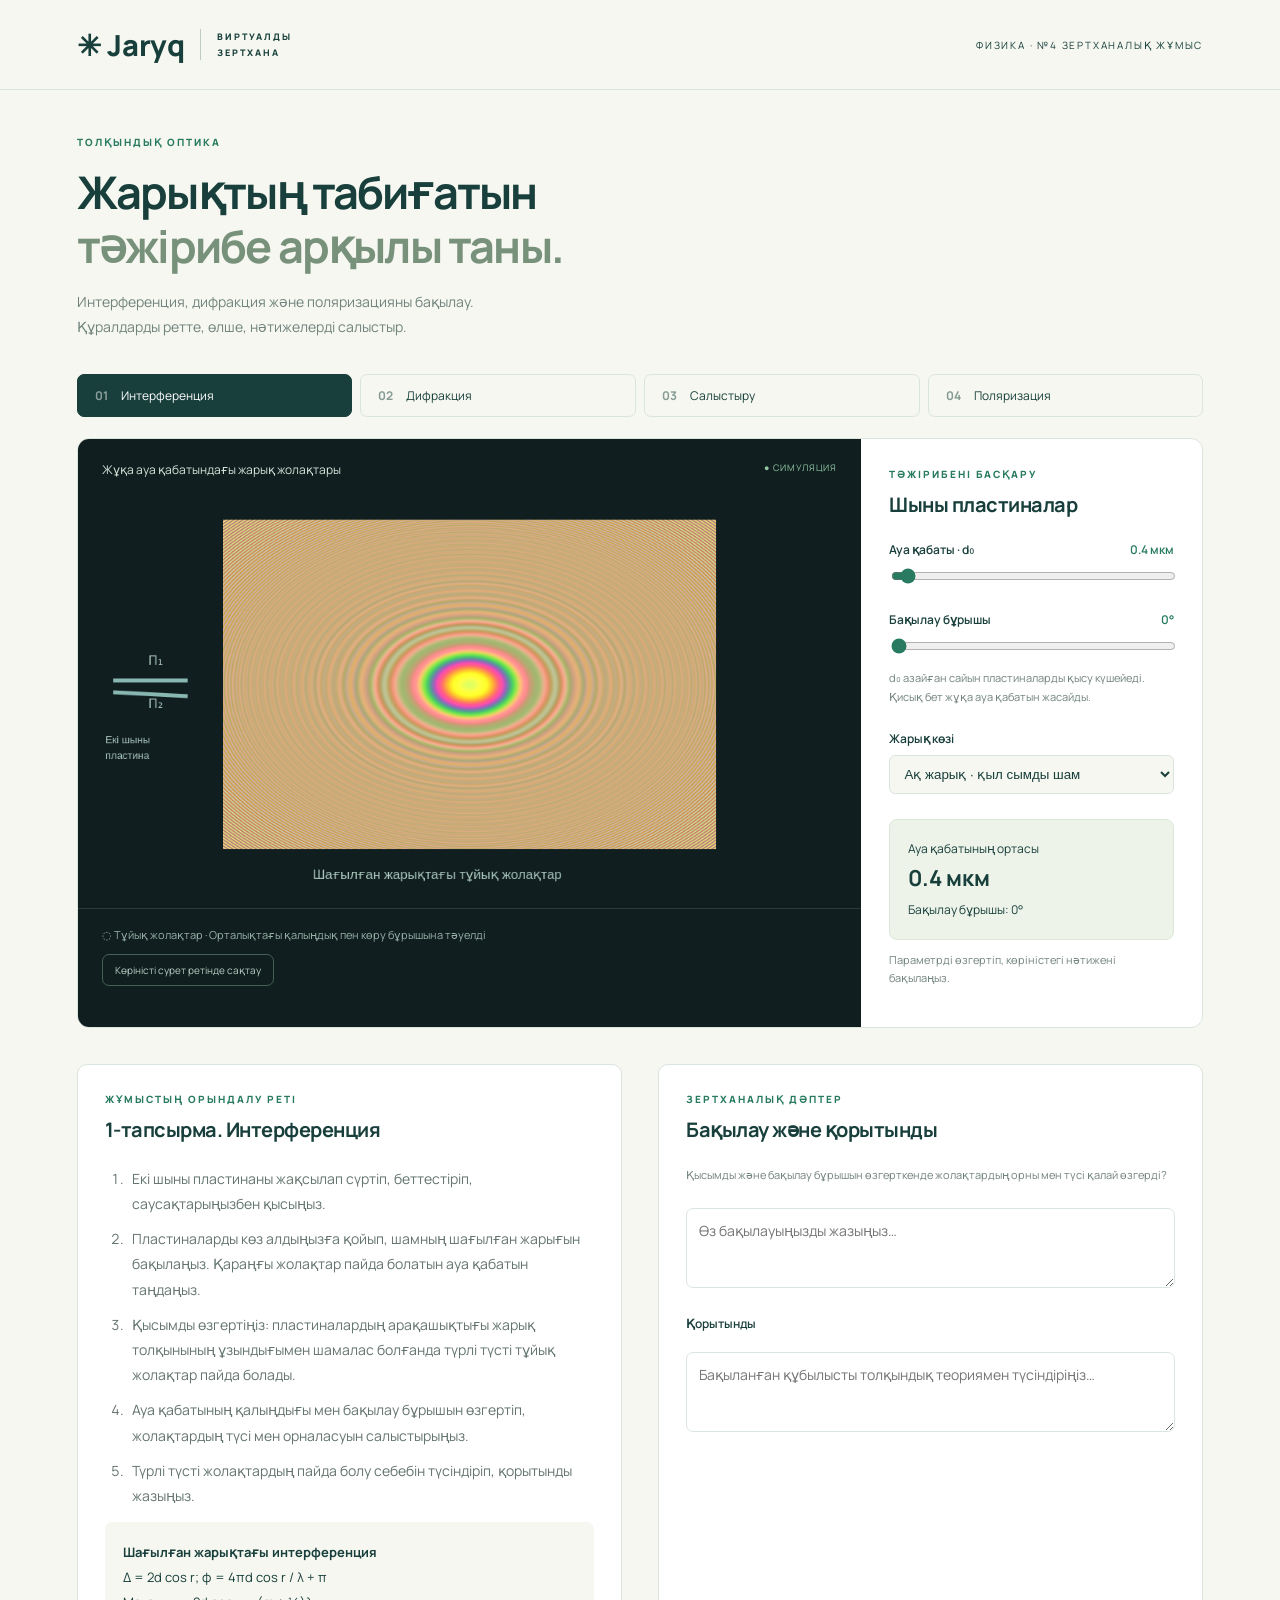
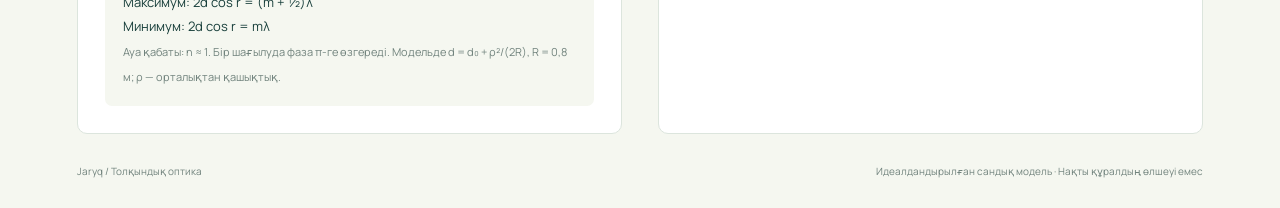
==== index.html @ 61b78f14 "Add Kazakh interactive wave optics laboratory" ====
<!doctype html><html lang="kk"><meta charset="utf-8"><meta name="viewport" content="width=device-width,initial-scale=1"><title>Jaryq — жарық зертханасы</title><link rel="stylesheet" href="style.css"><body><header><a class="brand" href=".">✳ Jaryq<span>ВИРТУАЛДЫ ЗЕРТХАНА</span></a><span class="badge">ФИЗИКА · №4 ЗЕРТХАНАЛЫҚ ЖҰМЫС</span></header><main><div class="intro"><div class="eyebrow">ТОЛҚЫНДЫҚ ОПТИКА</div><h1>Жарықтың табиғатын<br><em>тәжірибе арқылы таны.</em></h1><p>Интерференция, дифракция және поляризацияны бақылау.<br>Құралдарды ретте, өлше, нәтижелерді салыстыр.</p></div><nav id="tabs" aria-label="Тәжірибелер"></nav><section class="workspace"><div class="scene"><div class="scenehead"><span id="sceneTitle"></span><span class="live">● СИМУЛЯЦИЯ</span></div><canvas id="view" width="1000" height="520" aria-label="Оптикалық тәжірибенің интерактивті көрінісі"></canvas><div id="legend" class="legend"></div></div><aside><div class="eyebrow">ТӘЖІРИБЕНІ БАСҚАРУ</div><h2 id="controlTitle"></h2><div id="controls"></div><div id="readout" class="readout"></div><p class="hint">Параметрді өзгертіп, көріністегі нәтижені бақылаңыз.</p></aside></section><section class="details"><article><div class="eyebrow">ЖҰМЫСТЫҢ ОРЫНДАЛУ РЕТІ</div><h2 id="stepsTitle"></h2><ol id="steps"></ol><div id="formula" class="formula"></div></article><article><div class="eyebrow">ЗЕРТХАНАЛЫҚ ДӘПТЕР</div><h2 id="notebookTitle"></h2><div id="notebook"></div></article></section><footer>Jaryq / Толқындық оптика <span>Идеалдандырылған сандық модель · Нақты құралдың өлшеуі емес</span></footer></main><script src="app.js"></script></body></html>
---- style.css ----
@import url('https://fonts.googleapis.com/css2?family=Manrope:wght@400;500;600;700;800&display=swap');
:root{--ink:#183f3b;--muted:#71837d;--green:#287b60;--line:#dce5dd;--paper:#f5f7f0}*{box-sizing:border-box}body{margin:0;background:var(--paper);color:var(--ink);font:14px Manrope,Arial,sans-serif}header{height:90px;border-bottom:1px solid var(--line);display:flex;align-items:center;justify-content:space-between;padding:0 6%}.brand{font-size:29px;font-weight:800;color:var(--ink);text-decoration:none;display:flex;align-items:center;gap:15px}.brand span{font-size:9px;letter-spacing:2px;width:115px;line-height:1.7;border-left:1px solid #bdcdc1;padding-left:16px}.badge{font-size:10px;letter-spacing:1.8px}main{max-width:1400px;margin:auto;padding:45px 6% 0}.eyebrow{font-size:10px;letter-spacing:2px;font-weight:800;color:var(--green)}h1{font-size:45px;line-height:1.2;letter-spacing:-1.8px;margin:16px 0}h1 em{font-style:normal;color:#78917b}.intro p{color:var(--muted);line-height:1.8}.intro{margin-bottom:35px}nav{display:flex;gap:8px;margin-bottom:21px}button{font:inherit;cursor:pointer;border:1px solid var(--line);background:white;color:var(--ink);border-radius:7px;padding:12px 17px}nav button{background:transparent;flex:1;text-align:left;font-size:12px}nav button.active{background:var(--ink);color:white;border-color:var(--ink)}nav button b{opacity:.5;margin-right:13px}.workspace{display:grid;grid-template-columns:minmax(0,2.3fr) minmax(270px,1fr);border:1px solid var(--line);border-radius:12px;overflow:hidden;background:#fff}.scene{background:#101e20;min-width:0}.scenehead{display:flex;justify-content:space-between;padding:22px 24px;color:#d5e2d8;font-size:12px}.live{font-size:9px;color:#91c7a3;letter-spacing:1px}canvas{width:100%;display:block}.legend{padding:18px 24px;color:#9ab1a8;border-top:1px solid #2b3a3b;font-size:11px;min-height:54px}aside{padding:28px}h2{font-size:20px;margin:10px 0 23px;letter-spacing:-.5px}label{display:block;margin:23px 0 8px;font-size:12px;font-weight:600}label output{float:right;color:var(--green)}input[type=range]{width:100%;accent-color:var(--green)}select{width:100%;padding:10px;background:#f5f7f0;border:1px solid var(--line);border-radius:6px;color:var(--ink)}.readout{background:#edf3e9;border:1px solid #dce7d7;padding:18px;margin-top:25px;border-radius:8px;line-height:1.8;font-size:12px}.readout strong{display:block;font-size:22px}.hint{font-size:11px;color:var(--muted);line-height:1.7}.details{display:grid;grid-template-columns:1fr 1fr;gap:36px;margin-top:36px}article{min-width:0;background:#fff;border:1px solid var(--line);border-radius:10px;padding:27px}ol{padding-left:22px;color:#64756d;line-height:1.8}li{padding-left:5px;margin-bottom:10px}.formula{padding:18px;background:var(--paper);border-radius:7px;font-size:13px;line-height:1.9}table{width:100%;border-collapse:collapse;font-size:11px}th,td{border-bottom:1px solid var(--line);padding:10px 6px;text-align:center}th{background:#edf3e9}td:first-child{text-align:left}textarea{width:100%;resize:vertical;min-height:80px;padding:12px;border:1px solid var(--line);border-radius:7px;font:inherit;margin-top:12px}#graph{background:#f6f8f2;border-radius:6px;margin:15px 0}.actions{display:flex;gap:7px;flex-wrap:wrap;margin:15px 0}.actions button{font-size:11px;padding:9px 12px}.primary{background:var(--green);color:white}.small{font-size:11px;color:var(--muted);line-height:1.7}footer{padding:30px 0;display:flex;justify-content:space-between;font-size:10px;color:var(--muted)}@media(max-width:800px){header{padding:0 5%;height:75px}.badge{display:none}main{padding:30px 5%}h1{font-size:34px}.workspace,.details{grid-template-columns:1fr}nav{display:grid;grid-template-columns:1fr 1fr}nav button{font-size:11px}aside{padding:24px}footer{display:block;line-height:2}.details{gap:20px}}
.capture{margin-top:12px;background:transparent;color:#b6cdbf;border-color:#456054;font-size:10px;padding:8px 12px}summary{cursor:pointer;margin:16px 0;color:var(--green);font-size:12px}button:focus-visible,select:focus-visible,input:focus-visible,textarea:focus-visible{outline:3px solid #a9bd6c;outline-offset:3px}
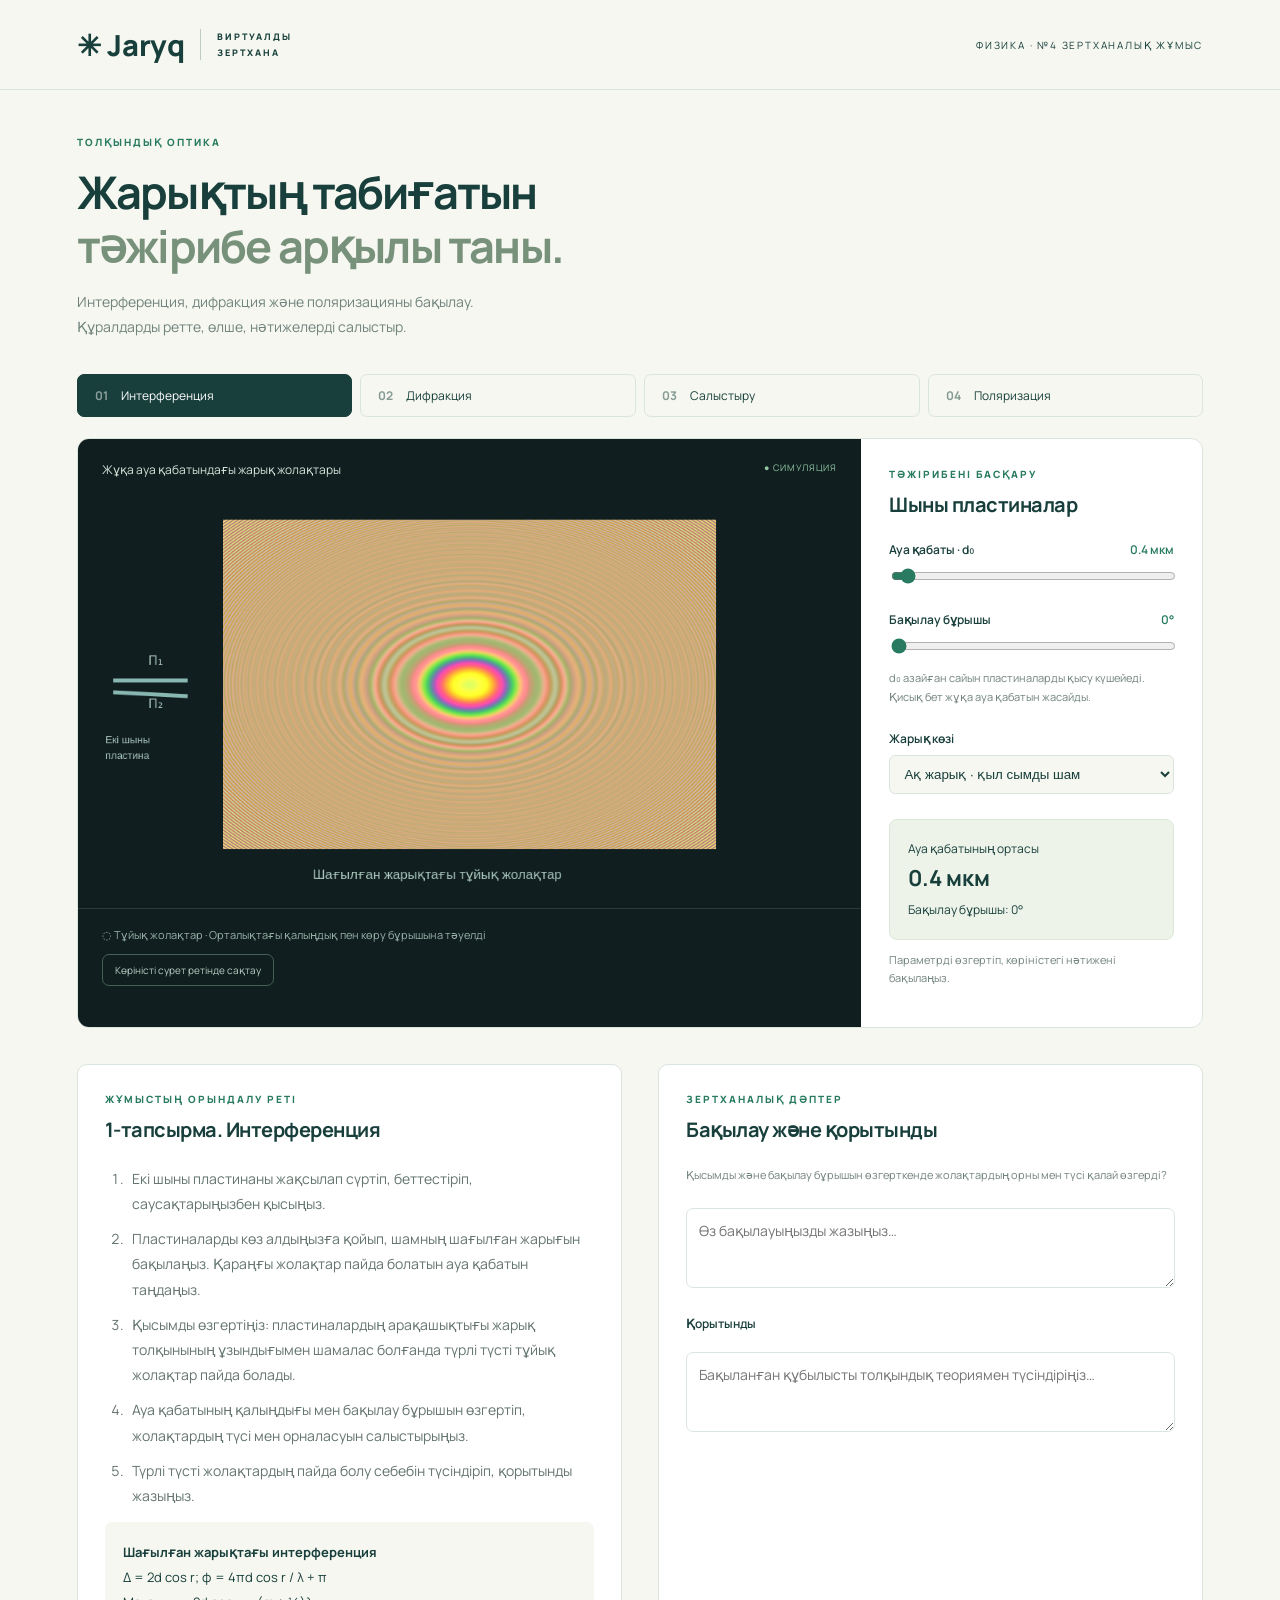
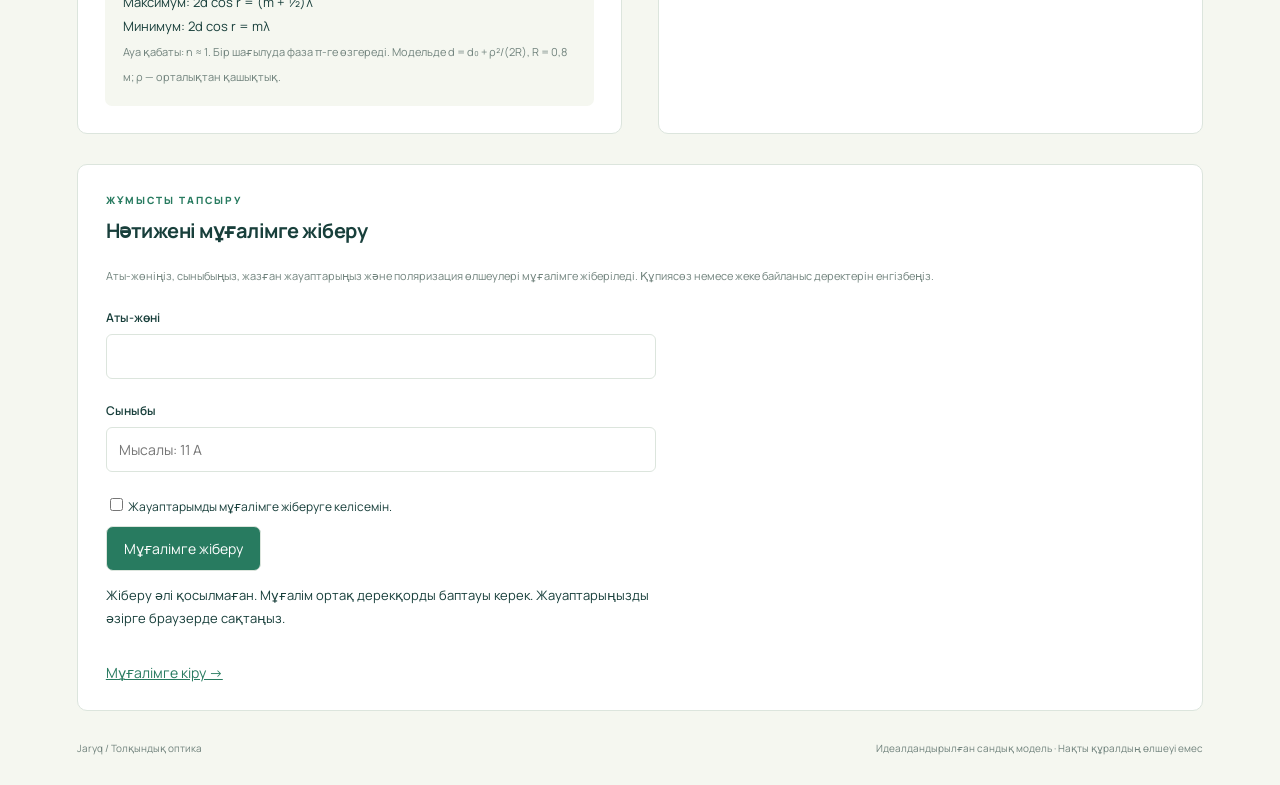
==== commit 2564ed5b: "Add student submissions and protected teacher dashboard with Supabase setup" ====
--- a/index.html
+++ b/index.html
@@ -1 +1 @@
-<!doctype html><html lang="kk"><meta charset="utf-8"><meta name="viewport" content="width=device-width,initial-scale=1"><title>Jaryq — жарық зертханасы</title><link rel="stylesheet" href="style.css"><body><header><a class="brand" href=".">✳ Jaryq<span>ВИРТУАЛДЫ ЗЕРТХАНА</span></a><span class="badge">ФИЗИКА · №4 ЗЕРТХАНАЛЫҚ ЖҰМЫС</span></header><main><div class="intro"><div class="eyebrow">ТОЛҚЫНДЫҚ ОПТИКА</div><h1>Жарықтың табиғатын<br><em>тәжірибе арқылы таны.</em></h1><p>Интерференция, дифракция және поляризацияны бақылау.<br>Құралдарды ретте, өлше, нәтижелерді салыстыр.</p></div><nav id="tabs" aria-label="Тәжірибелер"></nav><section class="workspace"><div class="scene"><div class="scenehead"><span id="sceneTitle"></span><span class="live">● СИМУЛЯЦИЯ</span></div><canvas id="view" width="1000" height="520" aria-label="Оптикалық тәжірибенің интерактивті көрінісі"></canvas><div id="legend" class="legend"></div></div><aside><div class="eyebrow">ТӘЖІРИБЕНІ БАСҚАРУ</div><h2 id="controlTitle"></h2><div id="controls"></div><div id="readout" class="readout"></div><p class="hint">Параметрді өзгертіп, көріністегі нәтижені бақылаңыз.</p></aside></section><section class="details"><article><div class="eyebrow">ЖҰМЫСТЫҢ ОРЫНДАЛУ РЕТІ</div><h2 id="stepsTitle"></h2><ol id="steps"></ol><div id="formula" class="formula"></div></article><article><div class="eyebrow">ЗЕРТХАНАЛЫҚ ДӘПТЕР</div><h2 id="notebookTitle"></h2><div id="notebook"></div></article></section><footer>Jaryq / Толқындық оптика <span>Идеалдандырылған сандық модель · Нақты құралдың өлшеуі емес</span></footer></main><script src="app.js"></script></body></html>
+<!doctype html><html lang="kk"><meta charset="utf-8"><meta name="viewport" content="width=device-width,initial-scale=1"><title>Jaryq — жарық зертханасы</title><link rel="stylesheet" href="style.css"><body><header><a class="brand" href=".">✳ Jaryq<span>ВИРТУАЛДЫ ЗЕРТХАНА</span></a><span class="badge">ФИЗИКА · №4 ЗЕРТХАНАЛЫҚ ЖҰМЫС</span></header><main><div class="intro"><div class="eyebrow">ТОЛҚЫНДЫҚ ОПТИКА</div><h1>Жарықтың табиғатын<br><em>тәжірибе арқылы таны.</em></h1><p>Интерференция, дифракция және поляризацияны бақылау.<br>Құралдарды ретте, өлше, нәтижелерді салыстыр.</p></div><nav id="tabs" aria-label="Тәжірибелер"></nav><section class="workspace"><div class="scene"><div class="scenehead"><span id="sceneTitle"></span><span class="live">● СИМУЛЯЦИЯ</span></div><canvas id="view" width="1000" height="520" aria-label="Оптикалық тәжірибенің интерактивті көрінісі"></canvas><div id="legend" class="legend"></div></div><aside><div class="eyebrow">ТӘЖІРИБЕНІ БАСҚАРУ</div><h2 id="controlTitle"></h2><div id="controls"></div><div id="readout" class="readout"></div><p class="hint">Параметрді өзгертіп, көріністегі нәтижені бақылаңыз.</p></aside></section><section class="details"><article><div class="eyebrow">ЖҰМЫСТЫҢ ОРЫНДАЛУ РЕТІ</div><h2 id="stepsTitle"></h2><ol id="steps"></ol><div id="formula" class="formula"></div></article><article><div class="eyebrow">ЗЕРТХАНАЛЫҚ ДӘПТЕР</div><h2 id="notebookTitle"></h2><div id="notebook"></div></article></section><section class="submission article"><div class="eyebrow">ЖҰМЫСТЫ ТАПСЫРУ</div><h2>Нәтижені мұғалімге жіберу</h2><p class="small">Аты-жөніңіз, сыныбыңыз, жазған жауаптарыңыз және поляризация өлшеулері мұғалімге жіберіледі. Құпиясөз немесе жеке байланыс деректерін енгізбеңіз.</p><form id="submissionForm"><label for="studentName">Аты-жөні</label><input id="studentName" autocomplete="name" required minlength="2" maxlength="100"><label for="studentClass">Сыныбы</label><input id="studentClass" required maxlength="30" placeholder="Мысалы: 11 А"><label class="consent"><input id="consent" type="checkbox" required> Жауаптарымды мұғалімге жіберуге келісемін.</label><button class="primary" id="sendWork">Мұғалімге жіберу</button><p id="sendStatus" role="status" aria-live="polite"></p></form><a href="teacher.html">Мұғалімге кіру →</a></section><footer>Jaryq / Толқындық оптика <span>Идеалдандырылған сандық модель · Нақты құралдың өлшеуі емес</span></footer></main><script src="config.js"></script><script src="app.js"></script><script src="submission.js"></script></body></html>
--- a/style.css
+++ b/style.css
@@ -1,3 +1,4 @@
 @import url('https://fonts.googleapis.com/css2?family=Manrope:wght@400;500;600;700;800&display=swap');
 :root{--ink:#183f3b;--muted:#71837d;--green:#287b60;--line:#dce5dd;--paper:#f5f7f0}*{box-sizing:border-box}body{margin:0;background:var(--paper);color:var(--ink);font:14px Manrope,Arial,sans-serif}header{height:90px;border-bottom:1px solid var(--line);display:flex;align-items:center;justify-content:space-between;padding:0 6%}.brand{font-size:29px;font-weight:800;color:var(--ink);text-decoration:none;display:flex;align-items:center;gap:15px}.brand span{font-size:9px;letter-spacing:2px;width:115px;line-height:1.7;border-left:1px solid #bdcdc1;padding-left:16px}.badge{font-size:10px;letter-spacing:1.8px}main{max-width:1400px;margin:auto;padding:45px 6% 0}.eyebrow{font-size:10px;letter-spacing:2px;font-weight:800;color:var(--green)}h1{font-size:45px;line-height:1.2;letter-spacing:-1.8px;margin:16px 0}h1 em{font-style:normal;color:#78917b}.intro p{color:var(--muted);line-height:1.8}.intro{margin-bottom:35px}nav{display:flex;gap:8px;margin-bottom:21px}button{font:inherit;cursor:pointer;border:1px solid var(--line);background:white;color:var(--ink);border-radius:7px;padding:12px 17px}nav button{background:transparent;flex:1;text-align:left;font-size:12px}nav button.active{background:var(--ink);color:white;border-color:var(--ink)}nav button b{opacity:.5;margin-right:13px}.workspace{display:grid;grid-template-columns:minmax(0,2.3fr) minmax(270px,1fr);border:1px solid var(--line);border-radius:12px;overflow:hidden;background:#fff}.scene{background:#101e20;min-width:0}.scenehead{display:flex;justify-content:space-between;padding:22px 24px;color:#d5e2d8;font-size:12px}.live{font-size:9px;color:#91c7a3;letter-spacing:1px}canvas{width:100%;display:block}.legend{padding:18px 24px;color:#9ab1a8;border-top:1px solid #2b3a3b;font-size:11px;min-height:54px}aside{padding:28px}h2{font-size:20px;margin:10px 0 23px;letter-spacing:-.5px}label{display:block;margin:23px 0 8px;font-size:12px;font-weight:600}label output{float:right;color:var(--green)}input[type=range]{width:100%;accent-color:var(--green)}select{width:100%;padding:10px;background:#f5f7f0;border:1px solid var(--line);border-radius:6px;color:var(--ink)}.readout{background:#edf3e9;border:1px solid #dce7d7;padding:18px;margin-top:25px;border-radius:8px;line-height:1.8;font-size:12px}.readout strong{display:block;font-size:22px}.hint{font-size:11px;color:var(--muted);line-height:1.7}.details{display:grid;grid-template-columns:1fr 1fr;gap:36px;margin-top:36px}article{min-width:0;background:#fff;border:1px solid var(--line);border-radius:10px;padding:27px}ol{padding-left:22px;color:#64756d;line-height:1.8}li{padding-left:5px;margin-bottom:10px}.formula{padding:18px;background:var(--paper);border-radius:7px;font-size:13px;line-height:1.9}table{width:100%;border-collapse:collapse;font-size:11px}th,td{border-bottom:1px solid var(--line);padding:10px 6px;text-align:center}th{background:#edf3e9}td:first-child{text-align:left}textarea{width:100%;resize:vertical;min-height:80px;padding:12px;border:1px solid var(--line);border-radius:7px;font:inherit;margin-top:12px}#graph{background:#f6f8f2;border-radius:6px;margin:15px 0}.actions{display:flex;gap:7px;flex-wrap:wrap;margin:15px 0}.actions button{font-size:11px;padding:9px 12px}.primary{background:var(--green);color:white}.small{font-size:11px;color:var(--muted);line-height:1.7}footer{padding:30px 0;display:flex;justify-content:space-between;font-size:10px;color:var(--muted)}@media(max-width:800px){header{padding:0 5%;height:75px}.badge{display:none}main{padding:30px 5%}h1{font-size:34px}.workspace,.details{grid-template-columns:1fr}nav{display:grid;grid-template-columns:1fr 1fr}nav button{font-size:11px}aside{padding:24px}footer{display:block;line-height:2}.details{gap:20px}}
 .capture{margin-top:12px;background:transparent;color:#b6cdbf;border-color:#456054;font-size:10px;padding:8px 12px}summary{cursor:pointer;margin:16px 0;color:var(--green);font-size:12px}button:focus-visible,select:focus-visible,input:focus-visible,textarea:focus-visible{outline:3px solid #a9bd6c;outline-offset:3px}
+.submission{background:white;border:1px solid var(--line);border-radius:10px;padding:28px;margin-top:30px}.submission form{max-width:550px}.submission a{display:inline-block;margin-top:20px;color:var(--green)}input:not([type=range]):not([type=checkbox]){width:100%;padding:12px;border:1px solid var(--line);border-radius:6px;font:inherit;background:#fff;color:var(--ink)}.consent{line-height:1.8;font-weight:400}button:disabled{opacity:.5;cursor:wait}#sendStatus,#teacherStatus{line-height:1.8;font-size:13px}#results p{overflow-wrap:anywhere}
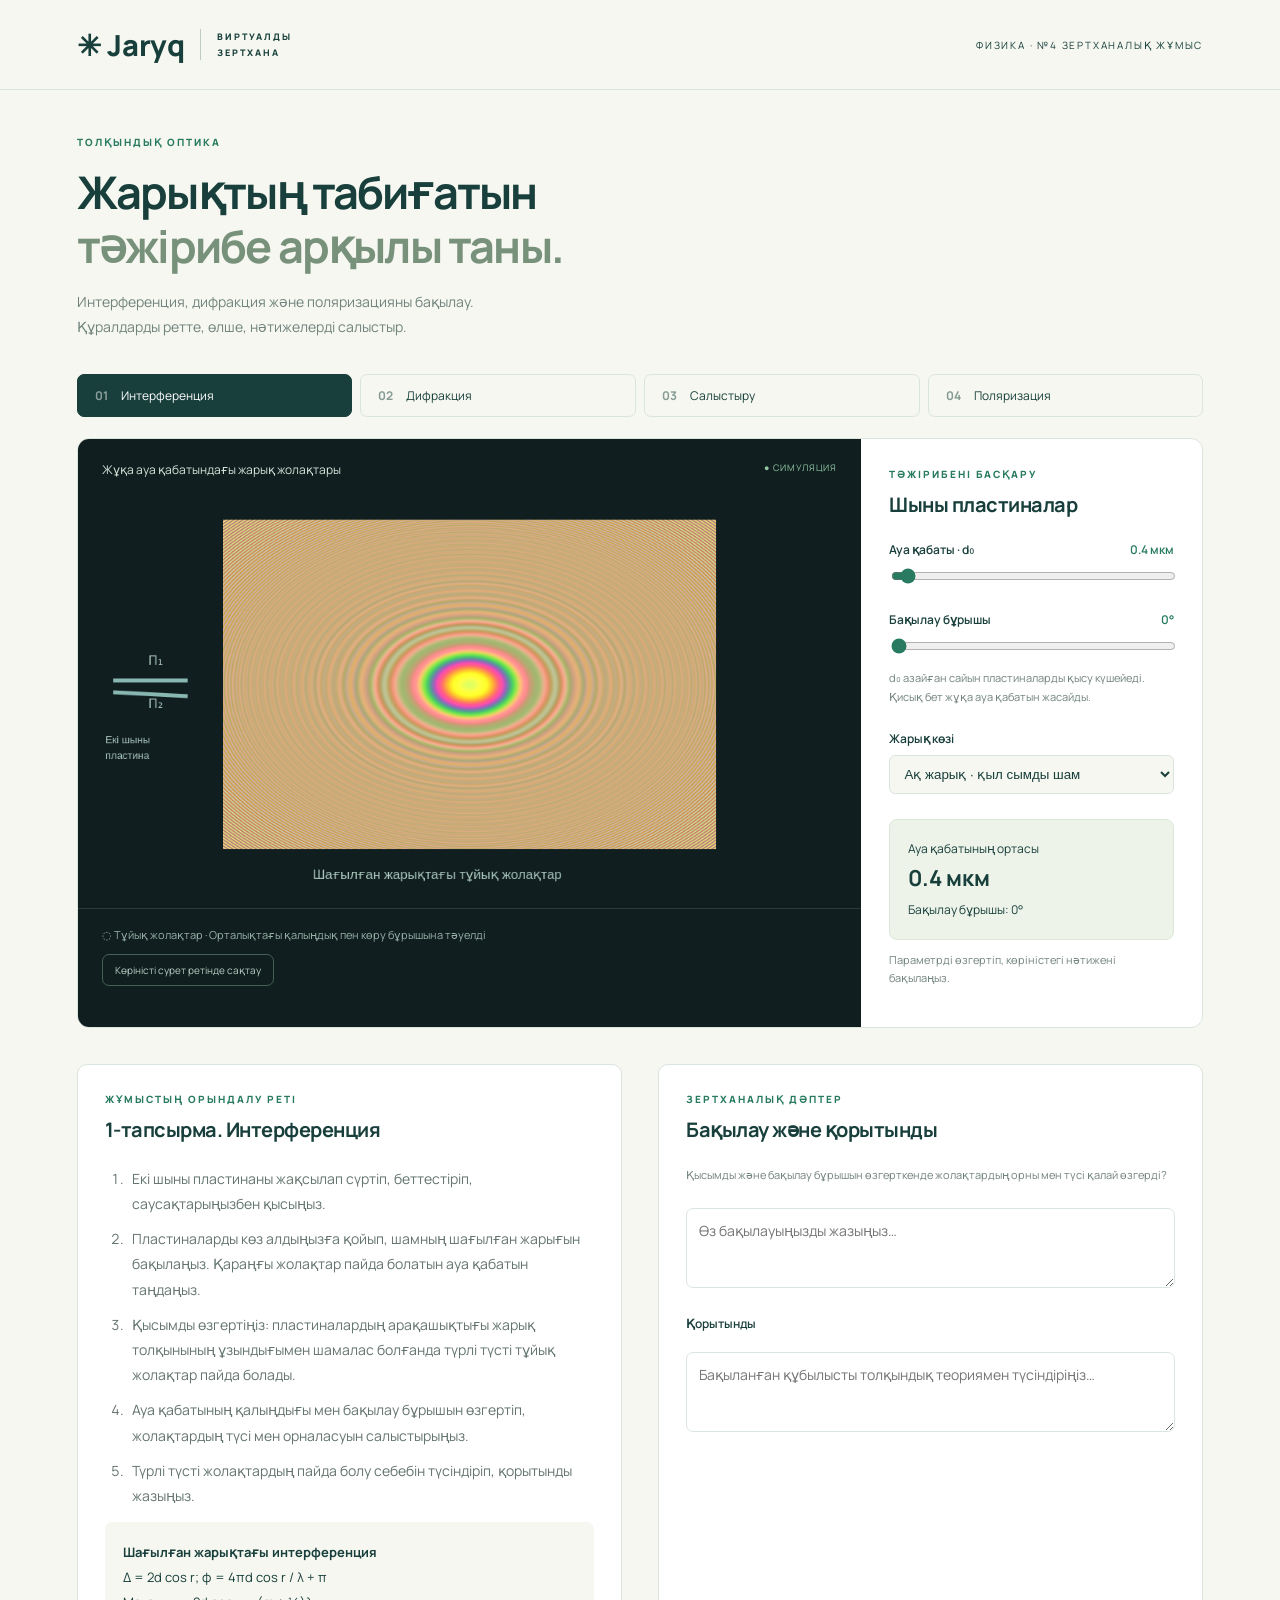
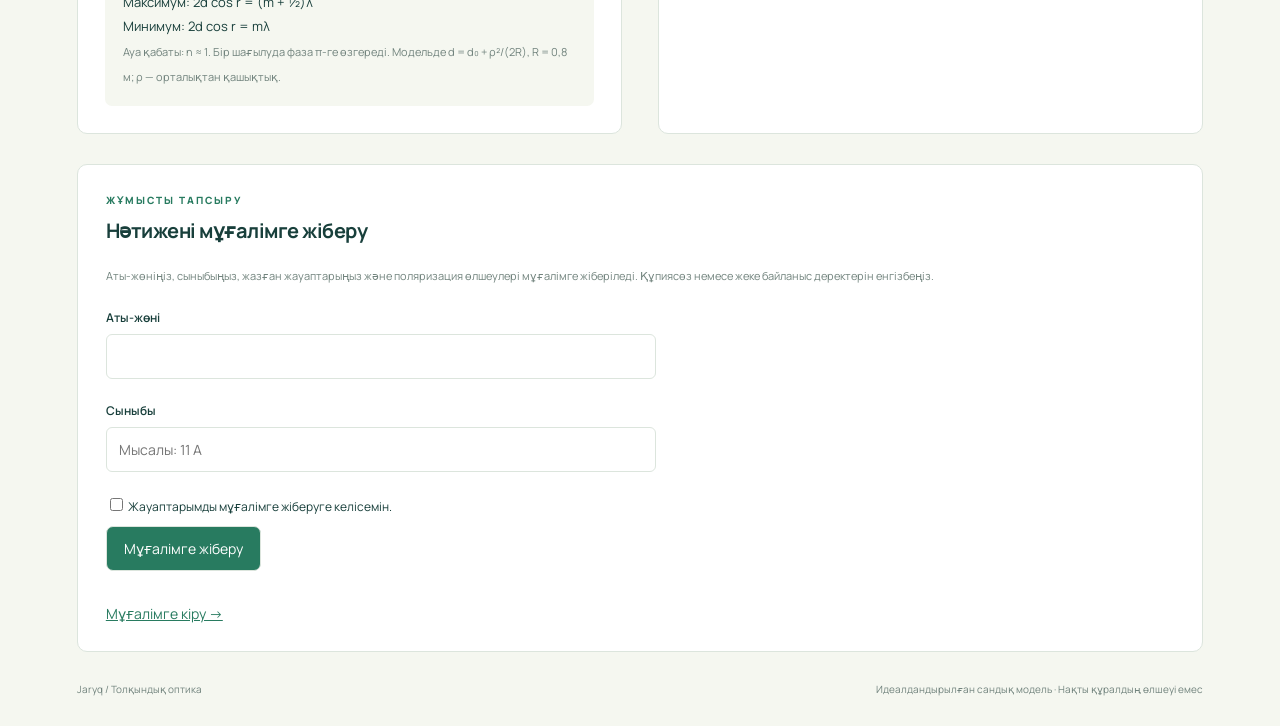
==== commit 5e2e15d3: "Correct Supabase project hostname and refresh cached config" ====
--- a/index.html
+++ b/index.html
@@ -1 +1 @@
-<!doctype html><html lang="kk"><meta charset="utf-8"><meta name="viewport" content="width=device-width,initial-scale=1"><title>Jaryq — жарық зертханасы</title><link rel="stylesheet" href="style.css"><body><header><a class="brand" href=".">✳ Jaryq<span>ВИРТУАЛДЫ ЗЕРТХАНА</span></a><span class="badge">ФИЗИКА · №4 ЗЕРТХАНАЛЫҚ ЖҰМЫС</span></header><main><div class="intro"><div class="eyebrow">ТОЛҚЫНДЫҚ ОПТИКА</div><h1>Жарықтың табиғатын<br><em>тәжірибе арқылы таны.</em></h1><p>Интерференция, дифракция және поляризацияны бақылау.<br>Құралдарды ретте, өлше, нәтижелерді салыстыр.</p></div><nav id="tabs" aria-label="Тәжірибелер"></nav><section class="workspace"><div class="scene"><div class="scenehead"><span id="sceneTitle"></span><span class="live">● СИМУЛЯЦИЯ</span></div><canvas id="view" width="1000" height="520" aria-label="Оптикалық тәжірибенің интерактивті көрінісі"></canvas><div id="legend" class="legend"></div></div><aside><div class="eyebrow">ТӘЖІРИБЕНІ БАСҚАРУ</div><h2 id="controlTitle"></h2><div id="controls"></div><div id="readout" class="readout"></div><p class="hint">Параметрді өзгертіп, көріністегі нәтижені бақылаңыз.</p></aside></section><section class="details"><article><div class="eyebrow">ЖҰМЫСТЫҢ ОРЫНДАЛУ РЕТІ</div><h2 id="stepsTitle"></h2><ol id="steps"></ol><div id="formula" class="formula"></div></article><article><div class="eyebrow">ЗЕРТХАНАЛЫҚ ДӘПТЕР</div><h2 id="notebookTitle"></h2><div id="notebook"></div></article></section><section class="submission article"><div class="eyebrow">ЖҰМЫСТЫ ТАПСЫРУ</div><h2>Нәтижені мұғалімге жіберу</h2><p class="small">Аты-жөніңіз, сыныбыңыз, жазған жауаптарыңыз және поляризация өлшеулері мұғалімге жіберіледі. Құпиясөз немесе жеке байланыс деректерін енгізбеңіз.</p><form id="submissionForm"><label for="studentName">Аты-жөні</label><input id="studentName" autocomplete="name" required minlength="2" maxlength="100"><label for="studentClass">Сыныбы</label><input id="studentClass" required maxlength="30" placeholder="Мысалы: 11 А"><label class="consent"><input id="consent" type="checkbox" required> Жауаптарымды мұғалімге жіберуге келісемін.</label><button class="primary" id="sendWork">Мұғалімге жіберу</button><p id="sendStatus" role="status" aria-live="polite"></p></form><a href="teacher.html">Мұғалімге кіру →</a></section><footer>Jaryq / Толқындық оптика <span>Идеалдандырылған сандық модель · Нақты құралдың өлшеуі емес</span></footer></main><script src="config.js"></script><script src="app.js"></script><script src="submission.js"></script></body></html>
+<!doctype html><html lang="kk"><meta charset="utf-8"><meta name="viewport" content="width=device-width,initial-scale=1"><title>Jaryq — жарық зертханасы</title><link rel="stylesheet" href="style.css"><body><header><a class="brand" href=".">✳ Jaryq<span>ВИРТУАЛДЫ ЗЕРТХАНА</span></a><span class="badge">ФИЗИКА · №4 ЗЕРТХАНАЛЫҚ ЖҰМЫС</span></header><main><div class="intro"><div class="eyebrow">ТОЛҚЫНДЫҚ ОПТИКА</div><h1>Жарықтың табиғатын<br><em>тәжірибе арқылы таны.</em></h1><p>Интерференция, дифракция және поляризацияны бақылау.<br>Құралдарды ретте, өлше, нәтижелерді салыстыр.</p></div><nav id="tabs" aria-label="Тәжірибелер"></nav><section class="workspace"><div class="scene"><div class="scenehead"><span id="sceneTitle"></span><span class="live">● СИМУЛЯЦИЯ</span></div><canvas id="view" width="1000" height="520" aria-label="Оптикалық тәжірибенің интерактивті көрінісі"></canvas><div id="legend" class="legend"></div></div><aside><div class="eyebrow">ТӘЖІРИБЕНІ БАСҚАРУ</div><h2 id="controlTitle"></h2><div id="controls"></div><div id="readout" class="readout"></div><p class="hint">Параметрді өзгертіп, көріністегі нәтижені бақылаңыз.</p></aside></section><section class="details"><article><div class="eyebrow">ЖҰМЫСТЫҢ ОРЫНДАЛУ РЕТІ</div><h2 id="stepsTitle"></h2><ol id="steps"></ol><div id="formula" class="formula"></div></article><article><div class="eyebrow">ЗЕРТХАНАЛЫҚ ДӘПТЕР</div><h2 id="notebookTitle"></h2><div id="notebook"></div></article></section><section class="submission article"><div class="eyebrow">ЖҰМЫСТЫ ТАПСЫРУ</div><h2>Нәтижені мұғалімге жіберу</h2><p class="small">Аты-жөніңіз, сыныбыңыз, жазған жауаптарыңыз және поляризация өлшеулері мұғалімге жіберіледі. Құпиясөз немесе жеке байланыс деректерін енгізбеңіз.</p><form id="submissionForm"><label for="studentName">Аты-жөні</label><input id="studentName" autocomplete="name" required minlength="2" maxlength="100"><label for="studentClass">Сыныбы</label><input id="studentClass" required maxlength="30" placeholder="Мысалы: 11 А"><label class="consent"><input id="consent" type="checkbox" required> Жауаптарымды мұғалімге жіберуге келісемін.</label><button class="primary" id="sendWork">Мұғалімге жіберу</button><p id="sendStatus" role="status" aria-live="polite"></p></form><a href="teacher.html">Мұғалімге кіру →</a></section><footer>Jaryq / Толқындық оптика <span>Идеалдандырылған сандық модель · Нақты құралдың өлшеуі емес</span></footer></main><script src="config.js?v=3"></script><script src="app.js"></script><script src="submission.js"></script></body></html>
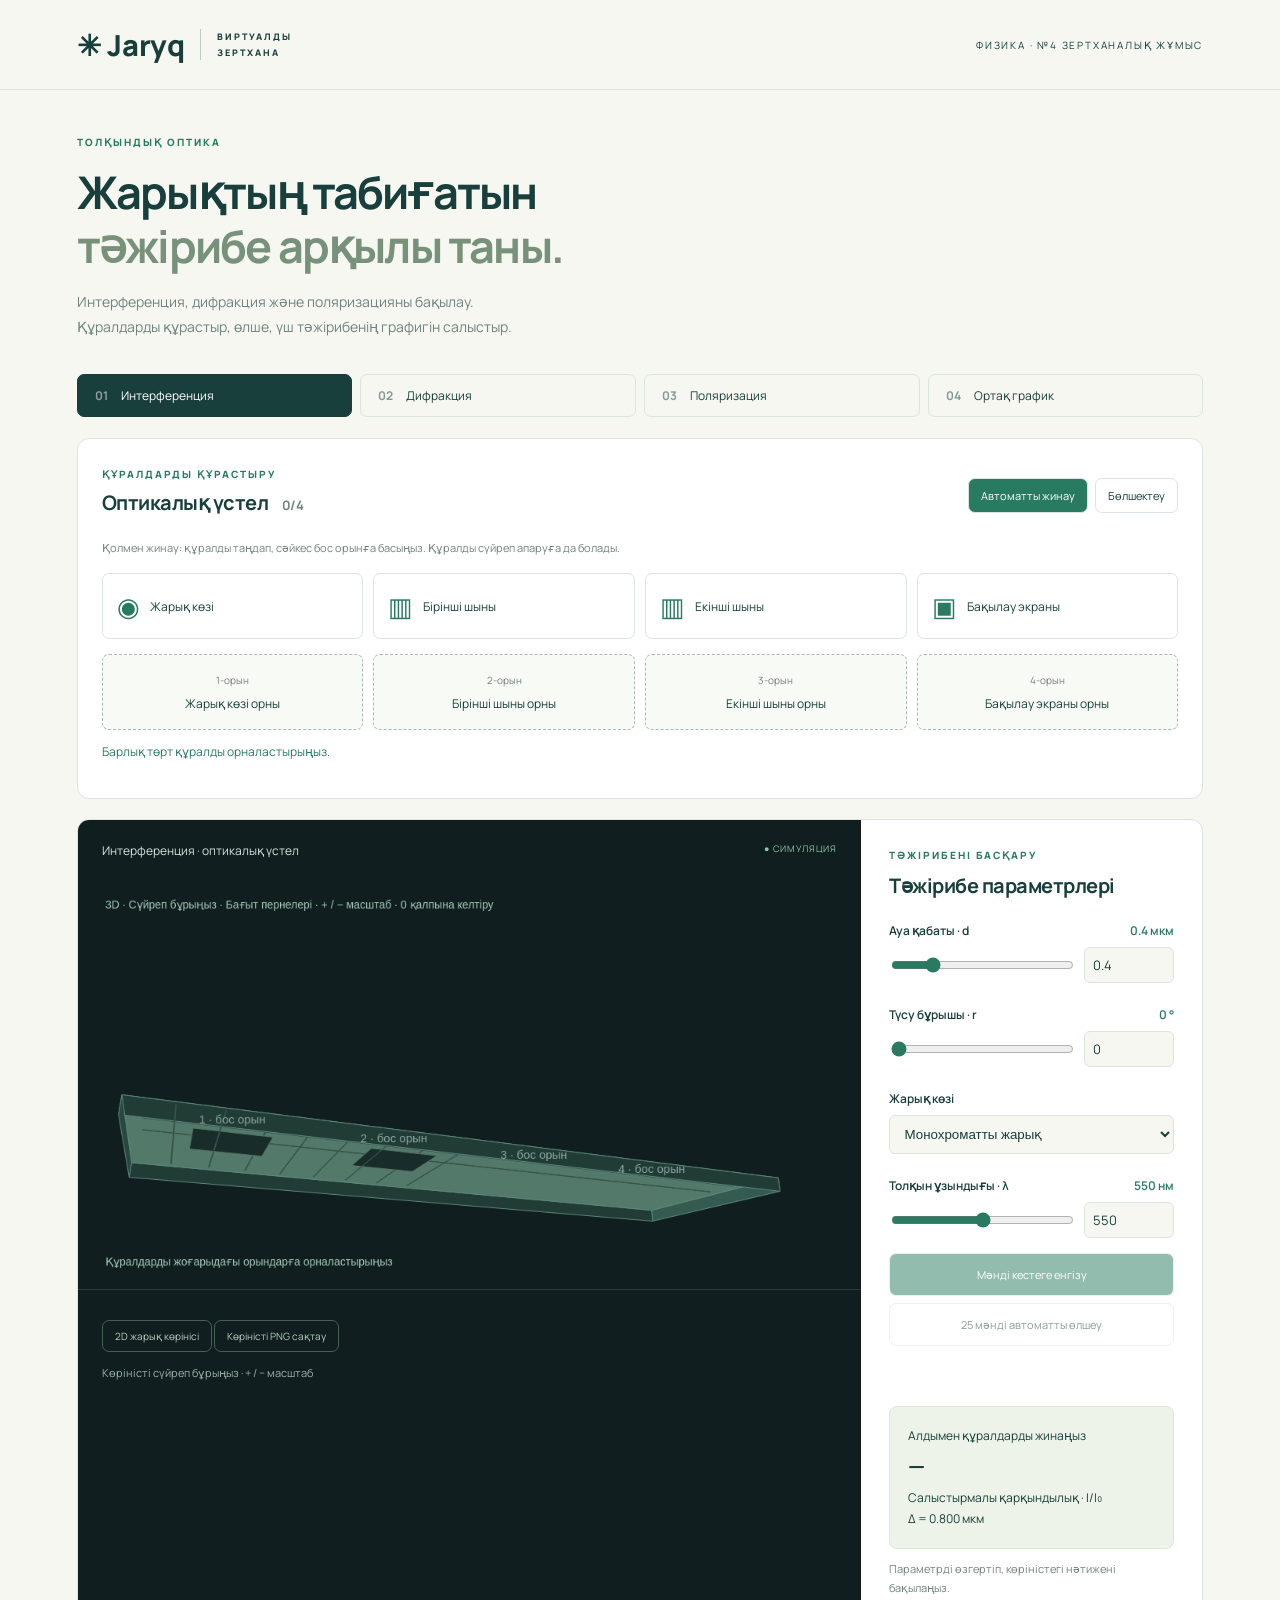
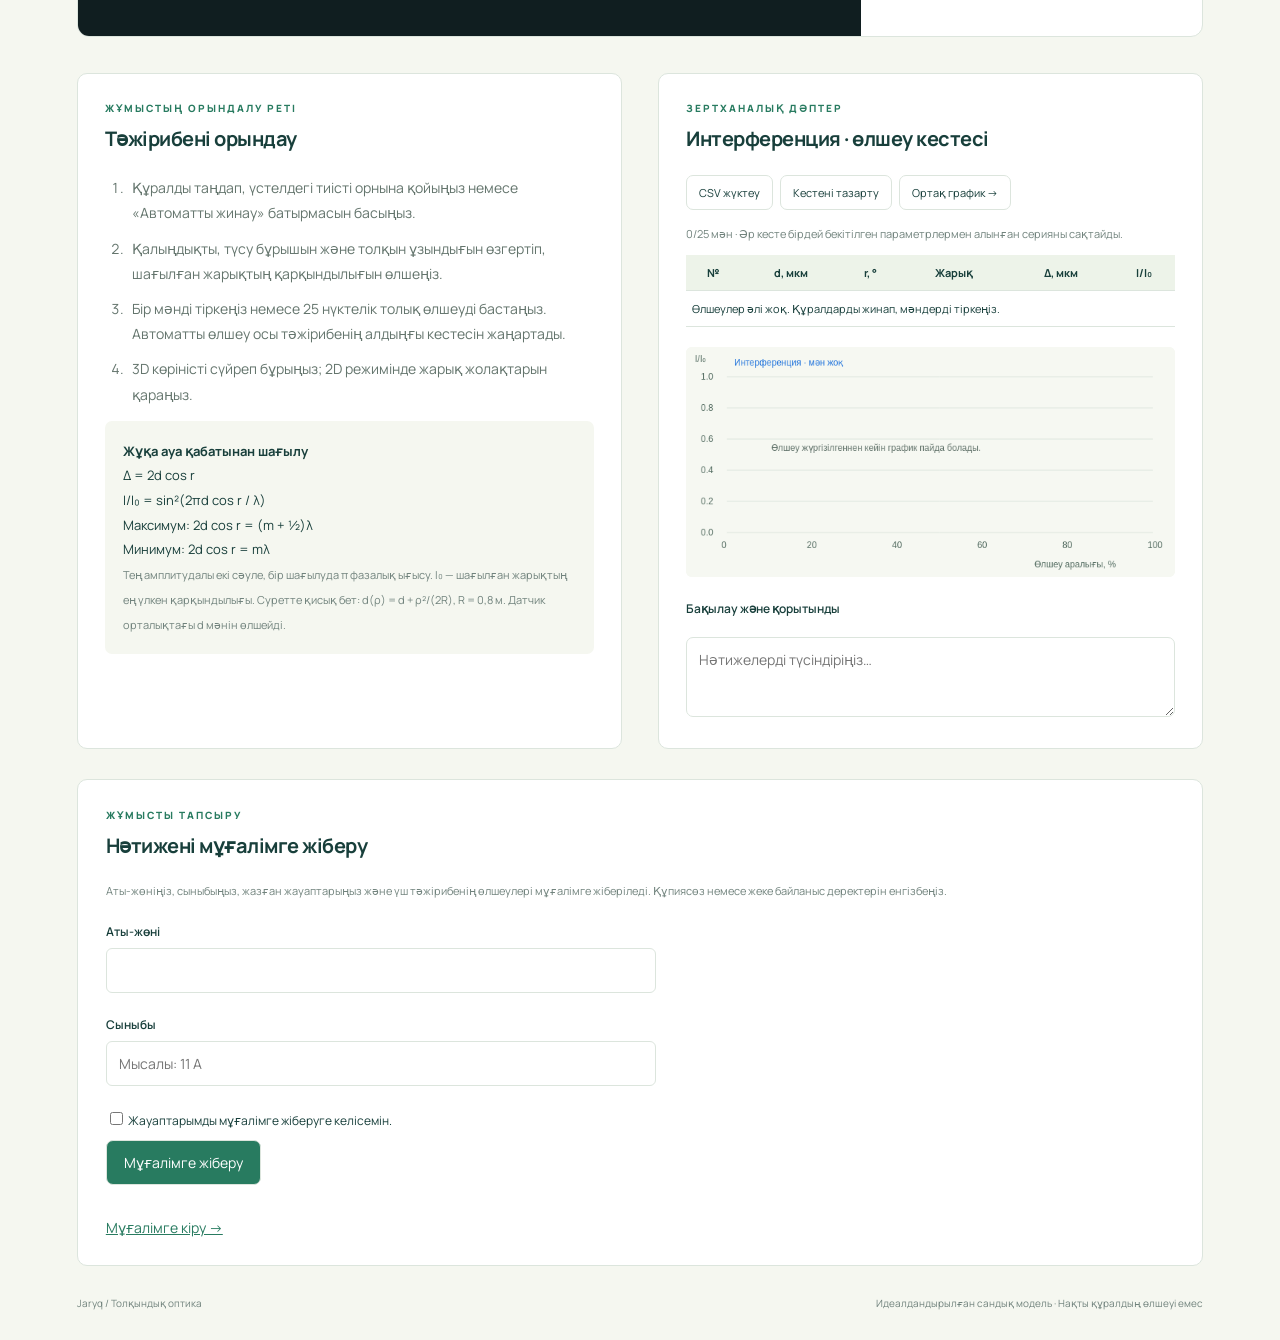
==== commit aedb8a8b: "Add editable optics measurements, combined graphs and 3D assembly" ====
--- a/index.html
+++ b/index.html
@@ -1 +1 @@
-<!doctype html><html lang="kk"><meta charset="utf-8"><meta name="viewport" content="width=device-width,initial-scale=1"><title>Jaryq — жарық зертханасы</title><link rel="stylesheet" href="style.css"><body><header><a class="brand" href=".">✳ Jaryq<span>ВИРТУАЛДЫ ЗЕРТХАНА</span></a><span class="badge">ФИЗИКА · №4 ЗЕРТХАНАЛЫҚ ЖҰМЫС</span></header><main><div class="intro"><div class="eyebrow">ТОЛҚЫНДЫҚ ОПТИКА</div><h1>Жарықтың табиғатын<br><em>тәжірибе арқылы таны.</em></h1><p>Интерференция, дифракция және поляризацияны бақылау.<br>Құралдарды ретте, өлше, нәтижелерді салыстыр.</p></div><nav id="tabs" aria-label="Тәжірибелер"></nav><section class="workspace"><div class="scene"><div class="scenehead"><span id="sceneTitle"></span><span class="live">● СИМУЛЯЦИЯ</span></div><canvas id="view" width="1000" height="520" aria-label="Оптикалық тәжірибенің интерактивті көрінісі"></canvas><div id="legend" class="legend"></div></div><aside><div class="eyebrow">ТӘЖІРИБЕНІ БАСҚАРУ</div><h2 id="controlTitle"></h2><div id="controls"></div><div id="readout" class="readout"></div><p class="hint">Параметрді өзгертіп, көріністегі нәтижені бақылаңыз.</p></aside></section><section class="details"><article><div class="eyebrow">ЖҰМЫСТЫҢ ОРЫНДАЛУ РЕТІ</div><h2 id="stepsTitle"></h2><ol id="steps"></ol><div id="formula" class="formula"></div></article><article><div class="eyebrow">ЗЕРТХАНАЛЫҚ ДӘПТЕР</div><h2 id="notebookTitle"></h2><div id="notebook"></div></article></section><section class="submission article"><div class="eyebrow">ЖҰМЫСТЫ ТАПСЫРУ</div><h2>Нәтижені мұғалімге жіберу</h2><p class="small">Аты-жөніңіз, сыныбыңыз, жазған жауаптарыңыз және поляризация өлшеулері мұғалімге жіберіледі. Құпиясөз немесе жеке байланыс деректерін енгізбеңіз.</p><form id="submissionForm"><label for="studentName">Аты-жөні</label><input id="studentName" autocomplete="name" required minlength="2" maxlength="100"><label for="studentClass">Сыныбы</label><input id="studentClass" required maxlength="30" placeholder="Мысалы: 11 А"><label class="consent"><input id="consent" type="checkbox" required> Жауаптарымды мұғалімге жіберуге келісемін.</label><button class="primary" id="sendWork">Мұғалімге жіберу</button><p id="sendStatus" role="status" aria-live="polite"></p></form><a href="teacher.html">Мұғалімге кіру →</a></section><footer>Jaryq / Толқындық оптика <span>Идеалдандырылған сандық модель · Нақты құралдың өлшеуі емес</span></footer></main><script src="config.js?v=3"></script><script src="app.js"></script><script src="submission.js"></script></body></html>
+<!doctype html><html lang="kk"><meta charset="utf-8"><meta name="viewport" content="width=device-width,initial-scale=1"><title>Jaryq — жарық зертханасы</title><link rel="stylesheet" href="style.css"><body><header><a class="brand" href=".">✳ Jaryq<span>ВИРТУАЛДЫ ЗЕРТХАНА</span></a><span class="badge">ФИЗИКА · №4 ЗЕРТХАНАЛЫҚ ЖҰМЫС</span></header><main><div class="intro"><div class="eyebrow">ТОЛҚЫНДЫҚ ОПТИКА</div><h1>Жарықтың табиғатын<br><em>тәжірибе арқылы таны.</em></h1><p>Интерференция, дифракция және поляризацияны бақылау.<br>Құралдарды құрастыр, өлше, үш тәжірибенің графигін салыстыр.</p></div><nav id="tabs" aria-label="Тәжірибелер"></nav><section class="workspace"><div class="scene"><div class="scenehead"><span id="sceneTitle"></span><span class="live">● СИМУЛЯЦИЯ</span></div><canvas id="view" width="1000" height="520" aria-label="Оптикалық тәжірибенің интерактивті көрінісі"></canvas><div id="legend" class="legend"></div></div><aside><div class="eyebrow">ТӘЖІРИБЕНІ БАСҚАРУ</div><h2 id="controlTitle"></h2><div id="controls"></div><div id="readout" class="readout"></div><p class="hint">Параметрді өзгертіп, көріністегі нәтижені бақылаңыз.</p></aside></section><section class="details"><article><div class="eyebrow">ЖҰМЫСТЫҢ ОРЫНДАЛУ РЕТІ</div><h2 id="stepsTitle"></h2><ol id="steps"></ol><div id="formula" class="formula"></div></article><article><div class="eyebrow">ЗЕРТХАНАЛЫҚ ДӘПТЕР</div><h2 id="notebookTitle"></h2><div id="notebook"></div></article></section><section class="submission article"><div class="eyebrow">ЖҰМЫСТЫ ТАПСЫРУ</div><h2>Нәтижені мұғалімге жіберу</h2><p class="small">Аты-жөніңіз, сыныбыңыз, жазған жауаптарыңыз және үш тәжірибенің өлшеулері мұғалімге жіберіледі. Құпиясөз немесе жеке байланыс деректерін енгізбеңіз.</p><form id="submissionForm"><label for="studentName">Аты-жөні</label><input id="studentName" autocomplete="name" required minlength="2" maxlength="100"><label for="studentClass">Сыныбы</label><input id="studentClass" required maxlength="30" placeholder="Мысалы: 11 А"><label class="consent"><input id="consent" type="checkbox" required> Жауаптарымды мұғалімге жіберуге келісемін.</label><button class="primary" id="sendWork">Мұғалімге жіберу</button><p id="sendStatus" role="status" aria-live="polite"></p></form><a href="teacher-portal.html">Мұғалімге кіру →</a></section><footer>Jaryq / Толқындық оптика <span>Идеалдандырылған сандық модель · Нақты құралдың өлшеуі емес</span></footer></main><script src="config.js?v=3"></script><script src="lab-physics.js"></script><script src="scene3d.js"></script><script src="app.js"></script><script src="submission.js"></script></body></html>
--- a/style.css
+++ b/style.css
@@ -2,3 +2,6 @@
 :root{--ink:#183f3b;--muted:#71837d;--green:#287b60;--line:#dce5dd;--paper:#f5f7f0}*{box-sizing:border-box}body{margin:0;background:var(--paper);color:var(--ink);font:14px Manrope,Arial,sans-serif}header{height:90px;border-bottom:1px solid var(--line);display:flex;align-items:center;justify-content:space-between;padding:0 6%}.brand{font-size:29px;font-weight:800;color:var(--ink);text-decoration:none;display:flex;align-items:center;gap:15px}.brand span{font-size:9px;letter-spacing:2px;width:115px;line-height:1.7;border-left:1px solid #bdcdc1;padding-left:16px}.badge{font-size:10px;letter-spacing:1.8px}main{max-width:1400px;margin:auto;padding:45px 6% 0}.eyebrow{font-size:10px;letter-spacing:2px;font-weight:800;color:var(--green)}h1{font-size:45px;line-height:1.2;letter-spacing:-1.8px;margin:16px 0}h1 em{font-style:normal;color:#78917b}.intro p{color:var(--muted);line-height:1.8}.intro{margin-bottom:35px}nav{display:flex;gap:8px;margin-bottom:21px}button{font:inherit;cursor:pointer;border:1px solid var(--line);background:white;color:var(--ink);border-radius:7px;padding:12px 17px}nav button{background:transparent;flex:1;text-align:left;font-size:12px}nav button.active{background:var(--ink);color:white;border-color:var(--ink)}nav button b{opacity:.5;margin-right:13px}.workspace{display:grid;grid-template-columns:minmax(0,2.3fr) minmax(270px,1fr);border:1px solid var(--line);border-radius:12px;overflow:hidden;background:#fff}.scene{background:#101e20;min-width:0}.scenehead{display:flex;justify-content:space-between;padding:22px 24px;color:#d5e2d8;font-size:12px}.live{font-size:9px;color:#91c7a3;letter-spacing:1px}canvas{width:100%;display:block}.legend{padding:18px 24px;color:#9ab1a8;border-top:1px solid #2b3a3b;font-size:11px;min-height:54px}aside{padding:28px}h2{font-size:20px;margin:10px 0 23px;letter-spacing:-.5px}label{display:block;margin:23px 0 8px;font-size:12px;font-weight:600}label output{float:right;color:var(--green)}input[type=range]{width:100%;accent-color:var(--green)}select{width:100%;padding:10px;background:#f5f7f0;border:1px solid var(--line);border-radius:6px;color:var(--ink)}.readout{background:#edf3e9;border:1px solid #dce7d7;padding:18px;margin-top:25px;border-radius:8px;line-height:1.8;font-size:12px}.readout strong{display:block;font-size:22px}.hint{font-size:11px;color:var(--muted);line-height:1.7}.details{display:grid;grid-template-columns:1fr 1fr;gap:36px;margin-top:36px}article{min-width:0;background:#fff;border:1px solid var(--line);border-radius:10px;padding:27px}ol{padding-left:22px;color:#64756d;line-height:1.8}li{padding-left:5px;margin-bottom:10px}.formula{padding:18px;background:var(--paper);border-radius:7px;font-size:13px;line-height:1.9}table{width:100%;border-collapse:collapse;font-size:11px}th,td{border-bottom:1px solid var(--line);padding:10px 6px;text-align:center}th{background:#edf3e9}td:first-child{text-align:left}textarea{width:100%;resize:vertical;min-height:80px;padding:12px;border:1px solid var(--line);border-radius:7px;font:inherit;margin-top:12px}#graph{background:#f6f8f2;border-radius:6px;margin:15px 0}.actions{display:flex;gap:7px;flex-wrap:wrap;margin:15px 0}.actions button{font-size:11px;padding:9px 12px}.primary{background:var(--green);color:white}.small{font-size:11px;color:var(--muted);line-height:1.7}footer{padding:30px 0;display:flex;justify-content:space-between;font-size:10px;color:var(--muted)}@media(max-width:800px){header{padding:0 5%;height:75px}.badge{display:none}main{padding:30px 5%}h1{font-size:34px}.workspace,.details{grid-template-columns:1fr}nav{display:grid;grid-template-columns:1fr 1fr}nav button{font-size:11px}aside{padding:24px}footer{display:block;line-height:2}.details{gap:20px}}
 .capture{margin-top:12px;background:transparent;color:#b6cdbf;border-color:#456054;font-size:10px;padding:8px 12px}summary{cursor:pointer;margin:16px 0;color:var(--green);font-size:12px}button:focus-visible,select:focus-visible,input:focus-visible,textarea:focus-visible{outline:3px solid #a9bd6c;outline-offset:3px}
 .submission{background:white;border:1px solid var(--line);border-radius:10px;padding:28px;margin-top:30px}.submission form{max-width:550px}.submission a{display:inline-block;margin-top:20px;color:var(--green)}input:not([type=range]):not([type=checkbox]){width:100%;padding:12px;border:1px solid var(--line);border-radius:6px;font:inherit;background:#fff;color:var(--ink)}.consent{line-height:1.8;font-weight:400}button:disabled{opacity:.5;cursor:wait}#sendStatus,#teacherStatus{line-height:1.8;font-size:13px}#results p{overflow-wrap:anywhere}
+/* Assembly and measurement workspace */
+.assembly{background:#fff;border:1px solid var(--line);border-radius:12px;padding:24px;margin-bottom:20px}.assembly[hidden]{display:none}.assembly-head{display:flex;align-items:center;justify-content:space-between;gap:16px}.assembly h2{margin:8px 0}.assembly h2 span{font-size:13px;color:var(--muted);margin-left:10px}.equipment-tray,.equipment-slots{display:grid;grid-template-columns:repeat(4,minmax(0,1fr));gap:10px;margin-top:15px}.equipment-tray button{display:flex;align-items:center;gap:10px;text-align:left;padding:14px;font-size:12px}.equipment-tray button span{font-size:26px;color:var(--green)}.equipment-tray button.selected{outline:3px solid #8bb49d;background:#edf5e9}.equipment-slots button{border:1px dashed #a4bbae;background:#f8faf5;min-height:76px;padding:10px;font-size:12px}.equipment-slots small{display:block;color:var(--muted);margin-bottom:8px}.equipment-slots .placed{border-style:solid;border-color:#88b49b;background:#edf6ec}.table-scroll{overflow:auto;max-height:310px}.table-scroll table{min-width:440px}.table-scroll th{position:sticky;top:0}#assemblyStatus,#labStatus{font-size:12px;line-height:1.7;color:var(--green);min-height:20px}.scene-help{display:block;margin-top:12px;font-size:11px;line-height:1.7}#view{touch-action:pan-y;cursor:grab}#view:active{cursor:grabbing}#view:focus-visible{outline:3px solid #c6dc89;outline-offset:-3px}#graph{margin-top:20px}#controls .actions{flex-direction:column}#controls .actions button{padding:13px 10px}.details>article{overflow:hidden}.assembly button:disabled{opacity:.42}.readout div{padding:4px 0}@media(max-width:800px){.assembly{padding:18px}.assembly-head{display:block}.equipment-tray,.equipment-slots{grid-template-columns:repeat(2,minmax(0,1fr))}.equipment-tray button{font-size:11px;padding:10px}.equipment-slots button{font-size:11px}.assembly-head .actions button{font-size:11px}#view{touch-action:none}}
+.parameter-pair{display:grid;grid-template-columns:minmax(0,1fr) 90px;gap:12px;align-items:center}.parameter-pair input.parameter-number{padding:8px;font-size:13px;background:#f5f7f0}input.table-value{width:90px!important;padding:7px!important;font-size:12px!important}.parameter-number:invalid,.table-value:invalid{border-color:#b14436!important}#notebook canvas{max-width:100%}
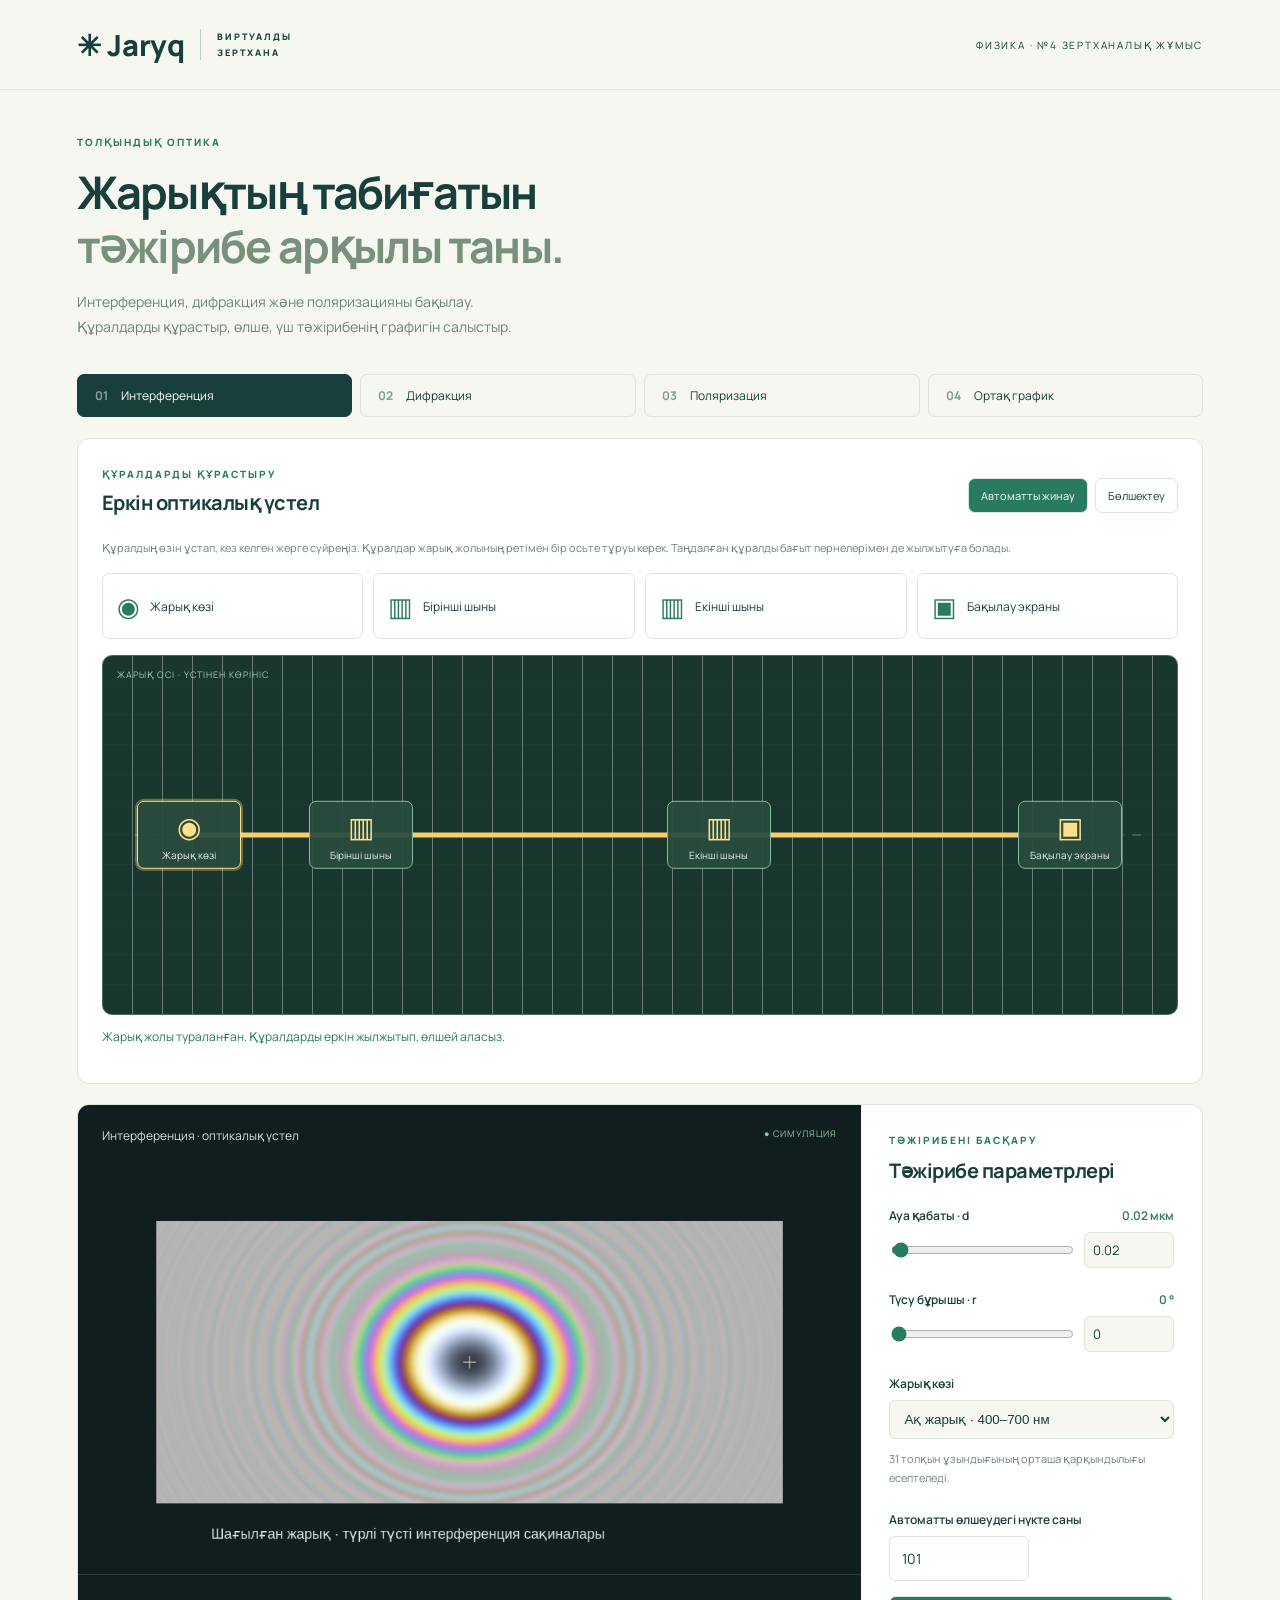
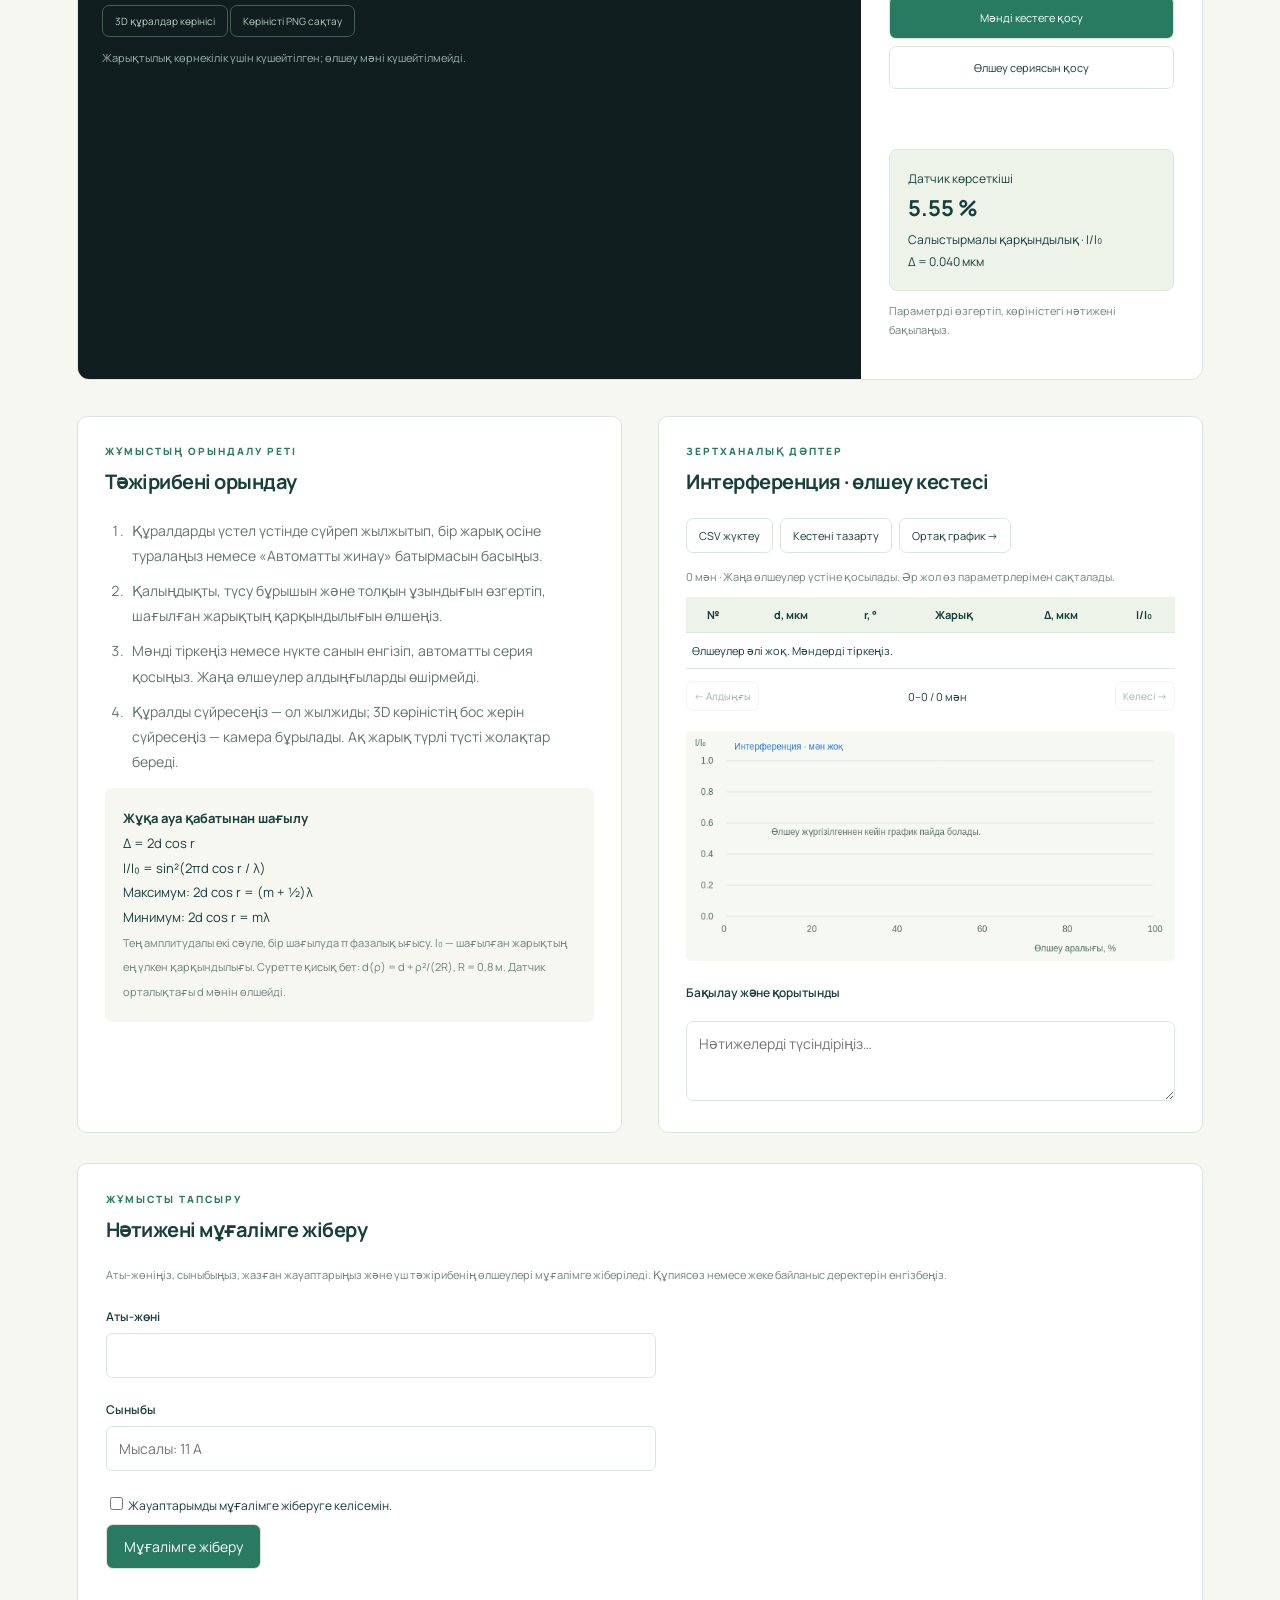
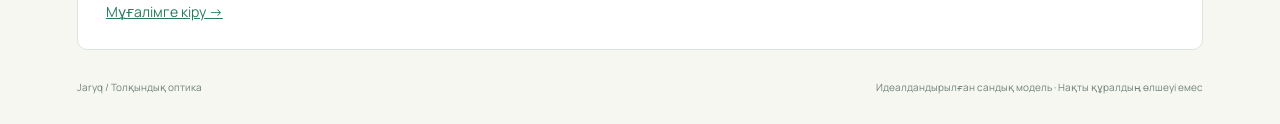
==== commit 56b8aec6: "Allow unlimited optics measurements and freely movable equipment" ====
--- a/index.html
+++ b/index.html
@@ -1 +1 @@
-<!doctype html><html lang="kk"><meta charset="utf-8"><meta name="viewport" content="width=device-width,initial-scale=1"><title>Jaryq — жарық зертханасы</title><link rel="stylesheet" href="style.css"><body><header><a class="brand" href=".">✳ Jaryq<span>ВИРТУАЛДЫ ЗЕРТХАНА</span></a><span class="badge">ФИЗИКА · №4 ЗЕРТХАНАЛЫҚ ЖҰМЫС</span></header><main><div class="intro"><div class="eyebrow">ТОЛҚЫНДЫҚ ОПТИКА</div><h1>Жарықтың табиғатын<br><em>тәжірибе арқылы таны.</em></h1><p>Интерференция, дифракция және поляризацияны бақылау.<br>Құралдарды құрастыр, өлше, үш тәжірибенің графигін салыстыр.</p></div><nav id="tabs" aria-label="Тәжірибелер"></nav><section class="workspace"><div class="scene"><div class="scenehead"><span id="sceneTitle"></span><span class="live">● СИМУЛЯЦИЯ</span></div><canvas id="view" width="1000" height="520" aria-label="Оптикалық тәжірибенің интерактивті көрінісі"></canvas><div id="legend" class="legend"></div></div><aside><div class="eyebrow">ТӘЖІРИБЕНІ БАСҚАРУ</div><h2 id="controlTitle"></h2><div id="controls"></div><div id="readout" class="readout"></div><p class="hint">Параметрді өзгертіп, көріністегі нәтижені бақылаңыз.</p></aside></section><section class="details"><article><div class="eyebrow">ЖҰМЫСТЫҢ ОРЫНДАЛУ РЕТІ</div><h2 id="stepsTitle"></h2><ol id="steps"></ol><div id="formula" class="formula"></div></article><article><div class="eyebrow">ЗЕРТХАНАЛЫҚ ДӘПТЕР</div><h2 id="notebookTitle"></h2><div id="notebook"></div></article></section><section class="submission article"><div class="eyebrow">ЖҰМЫСТЫ ТАПСЫРУ</div><h2>Нәтижені мұғалімге жіберу</h2><p class="small">Аты-жөніңіз, сыныбыңыз, жазған жауаптарыңыз және үш тәжірибенің өлшеулері мұғалімге жіберіледі. Құпиясөз немесе жеке байланыс деректерін енгізбеңіз.</p><form id="submissionForm"><label for="studentName">Аты-жөні</label><input id="studentName" autocomplete="name" required minlength="2" maxlength="100"><label for="studentClass">Сыныбы</label><input id="studentClass" required maxlength="30" placeholder="Мысалы: 11 А"><label class="consent"><input id="consent" type="checkbox" required> Жауаптарымды мұғалімге жіберуге келісемін.</label><button class="primary" id="sendWork">Мұғалімге жіберу</button><p id="sendStatus" role="status" aria-live="polite"></p></form><a href="teacher-portal.html">Мұғалімге кіру →</a></section><footer>Jaryq / Толқындық оптика <span>Идеалдандырылған сандық модель · Нақты құралдың өлшеуі емес</span></footer></main><script src="config.js?v=3"></script><script src="lab-physics.js"></script><script src="scene3d.js"></script><script src="app.js"></script><script src="submission.js"></script></body></html>
+<!doctype html><html lang="kk"><meta charset="utf-8"><meta name="viewport" content="width=device-width,initial-scale=1"><title>Jaryq — жарық зертханасы</title><link rel="stylesheet" href="style.css?v=20261106b"><body><header><a class="brand" href=".">✳ Jaryq<span>ВИРТУАЛДЫ ЗЕРТХАНА</span></a><span class="badge">ФИЗИКА · №4 ЗЕРТХАНАЛЫҚ ЖҰМЫС</span></header><main><div class="intro"><div class="eyebrow">ТОЛҚЫНДЫҚ ОПТИКА</div><h1>Жарықтың табиғатын<br><em>тәжірибе арқылы таны.</em></h1><p>Интерференция, дифракция және поляризацияны бақылау.<br>Құралдарды құрастыр, өлше, үш тәжірибенің графигін салыстыр.</p></div><nav id="tabs" aria-label="Тәжірибелер"></nav><section class="workspace"><div class="scene"><div class="scenehead"><span id="sceneTitle"></span><span class="live">● СИМУЛЯЦИЯ</span></div><canvas id="view" width="1000" height="520" aria-label="Оптикалық тәжірибенің интерактивті көрінісі"></canvas><div id="legend" class="legend"></div></div><aside><div class="eyebrow">ТӘЖІРИБЕНІ БАСҚАРУ</div><h2 id="controlTitle"></h2><div id="controls"></div><div id="readout" class="readout"></div><p class="hint">Параметрді өзгертіп, көріністегі нәтижені бақылаңыз.</p></aside></section><section class="details"><article><div class="eyebrow">ЖҰМЫСТЫҢ ОРЫНДАЛУ РЕТІ</div><h2 id="stepsTitle"></h2><ol id="steps"></ol><div id="formula" class="formula"></div></article><article><div class="eyebrow">ЗЕРТХАНАЛЫҚ ДӘПТЕР</div><h2 id="notebookTitle"></h2><div id="notebook"></div></article></section><section class="submission article"><div class="eyebrow">ЖҰМЫСТЫ ТАПСЫРУ</div><h2>Нәтижені мұғалімге жіберу</h2><p class="small">Аты-жөніңіз, сыныбыңыз, жазған жауаптарыңыз және үш тәжірибенің өлшеулері мұғалімге жіберіледі. Құпиясөз немесе жеке байланыс деректерін енгізбеңіз.</p><form id="submissionForm"><label for="studentName">Аты-жөні</label><input id="studentName" autocomplete="name" required minlength="2" maxlength="100"><label for="studentClass">Сыныбы</label><input id="studentClass" required maxlength="30" placeholder="Мысалы: 11 А"><label class="consent"><input id="consent" type="checkbox" required> Жауаптарымды мұғалімге жіберуге келісемін.</label><button class="primary" id="sendWork">Мұғалімге жіберу</button><p id="sendStatus" role="status" aria-live="polite"></p></form><a href="teacher-portal.html">Мұғалімге кіру →</a></section><footer>Jaryq / Толқындық оптика <span>Идеалдандырылған сандық модель · Нақты құралдың өлшеуі емес</span></footer></main><script src="config.js?v=3"></script><script src="lab-physics.js?v=20261106b"></script><script src="scene3d.js?v=20261106b"></script><script src="app.js?v=20261106b"></script><script src="submission.js?v=20261106b"></script></body></html>
--- a/style.css
+++ b/style.css
@@ -5,3 +5,5 @@
 /* Assembly and measurement workspace */
 .assembly{background:#fff;border:1px solid var(--line);border-radius:12px;padding:24px;margin-bottom:20px}.assembly[hidden]{display:none}.assembly-head{display:flex;align-items:center;justify-content:space-between;gap:16px}.assembly h2{margin:8px 0}.assembly h2 span{font-size:13px;color:var(--muted);margin-left:10px}.equipment-tray,.equipment-slots{display:grid;grid-template-columns:repeat(4,minmax(0,1fr));gap:10px;margin-top:15px}.equipment-tray button{display:flex;align-items:center;gap:10px;text-align:left;padding:14px;font-size:12px}.equipment-tray button span{font-size:26px;color:var(--green)}.equipment-tray button.selected{outline:3px solid #8bb49d;background:#edf5e9}.equipment-slots button{border:1px dashed #a4bbae;background:#f8faf5;min-height:76px;padding:10px;font-size:12px}.equipment-slots small{display:block;color:var(--muted);margin-bottom:8px}.equipment-slots .placed{border-style:solid;border-color:#88b49b;background:#edf6ec}.table-scroll{overflow:auto;max-height:310px}.table-scroll table{min-width:440px}.table-scroll th{position:sticky;top:0}#assemblyStatus,#labStatus{font-size:12px;line-height:1.7;color:var(--green);min-height:20px}.scene-help{display:block;margin-top:12px;font-size:11px;line-height:1.7}#view{touch-action:pan-y;cursor:grab}#view:active{cursor:grabbing}#view:focus-visible{outline:3px solid #c6dc89;outline-offset:-3px}#graph{margin-top:20px}#controls .actions{flex-direction:column}#controls .actions button{padding:13px 10px}.details>article{overflow:hidden}.assembly button:disabled{opacity:.42}.readout div{padding:4px 0}@media(max-width:800px){.assembly{padding:18px}.assembly-head{display:block}.equipment-tray,.equipment-slots{grid-template-columns:repeat(2,minmax(0,1fr))}.equipment-tray button{font-size:11px;padding:10px}.equipment-slots button{font-size:11px}.assembly-head .actions button{font-size:11px}#view{touch-action:none}}
 .parameter-pair{display:grid;grid-template-columns:minmax(0,1fr) 90px;gap:12px;align-items:center}.parameter-pair input.parameter-number{padding:8px;font-size:13px;background:#f5f7f0}input.table-value{width:90px!important;padding:7px!important;font-size:12px!important}.parameter-number:invalid,.table-value:invalid{border-color:#b14436!important}#notebook canvas{max-width:100%}
+.optical-bench{position:relative;aspect-ratio:1000/300;min-height:210px;margin-top:16px;border:1px solid #466c5d;border-radius:10px;background:repeating-linear-gradient(0deg,transparent 0 29px,#34524755 30px),repeating-linear-gradient(90deg,#19372e 0 29px,#34524755 30px);overflow:hidden}.optical-bench svg{position:absolute;inset:0;width:100%;height:100%;pointer-events:none}.bench-caption{position:absolute;left:14px;top:12px;color:#a9c6b7;font-size:9px;letter-spacing:1px}.bench-piece{position:absolute;transform:translate(-50%,-50%);display:flex;flex-direction:column;align-items:center;gap:5px;border:1px solid #83bba0;border-radius:7px;padding:6px;width:104px;max-width:22%;font-size:10px;line-height:1.3;color:#e5efe9;background:#294c3fee;cursor:grab;touch-action:none;user-select:none;z-index:1}.bench-piece[hidden]{display:none}.bench-piece.selected{border-color:#ffe08a;box-shadow:0 0 0 2px #ffe08a55;z-index:2}.bench-icon{font-size:28px;color:#ffe08a}.bench-piece:active{cursor:grabbing}.table-pages{display:flex;justify-content:space-between;align-items:center;gap:8px;margin:12px 0;font-size:11px}.table-pages button{padding:7px;font-size:10px}.table-pages button:disabled{opacity:.4;cursor:default}.camera-presets{display:flex;gap:8px;margin-bottom:8px}.camera-presets button{font-size:12px;padding:8px;background:#24473a;color:#d7eadf;border-color:#5a7e6d}.storage-warning{color:#9f3f23;font-size:12px}#batchSize{max-width:140px}#view{touch-action:none}
+.optical-bench{width:100%;max-width:100%;aspect-ratio:auto;height:clamp(210px,30vw,360px)}
